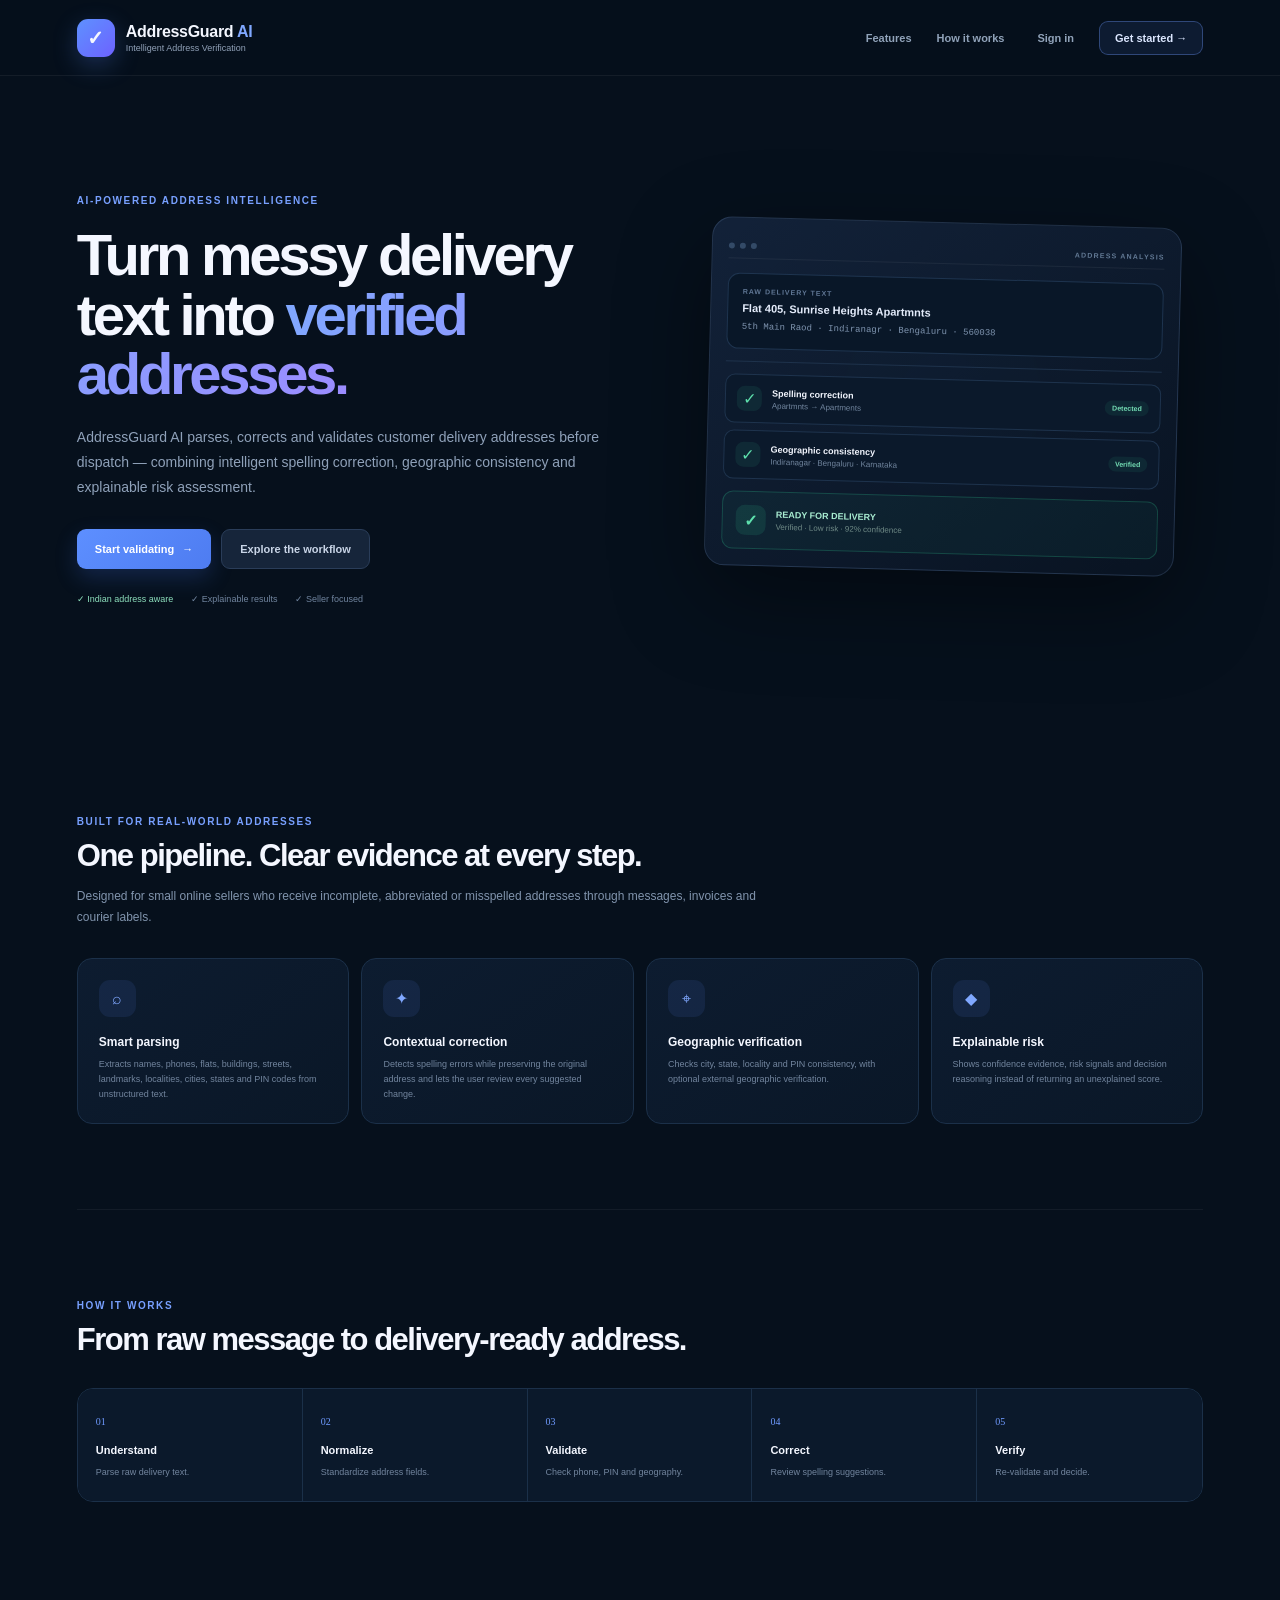
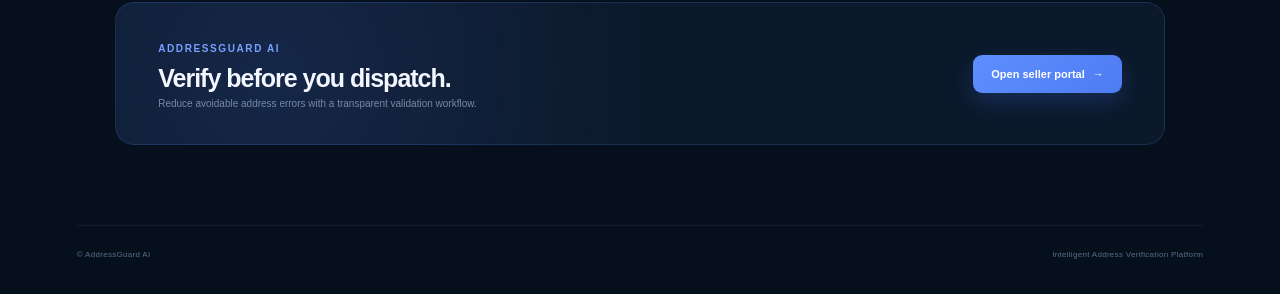
==== templates/index.html @ d63880d0 "Final working AddressGuard AI" ====
<!doctype html>
<html lang="en">
<head>
  <meta charset="utf-8">
  <meta name="viewport" content="width=device-width,initial-scale=1">
  <meta name="description" content="AddressGuard AI — intelligent address validation, correction and geographic verification.">
  <title>AddressGuard AI — Intelligent Address Verification</title>
  <link rel="stylesheet" href="/static/css/style.css">
</head>
<body class="landing-page">
<header class="landing-nav">
  <a class="brand-lockup brand-link" href="/">
    <div class="brand-logo">✓</div>
    <div><strong>AddressGuard <span>AI</span></strong><small>Intelligent Address Verification</small></div>
  </a>
  <nav>
    <a href="#features">Features</a>
    <a href="#workflow">How it works</a>
    <a href="/login" class="landing-login">Sign in</a>
    <a href="/login" class="landing-cta">Get started <span>→</span></a>
  </nav>
</header>

<main>
  <section class="landing-hero">
    <div class="hero-content">
      <span class="eyebrow">AI-POWERED ADDRESS INTELLIGENCE</span>
      <h1>Turn messy delivery text into <span>verified addresses.</span></h1>
      <p class="hero-lead">AddressGuard AI parses, corrects and validates customer delivery addresses before dispatch — combining intelligent spelling correction, geographic consistency and explainable risk assessment.</p>
      <div class="hero-actions">
        <a class="primary-btn hero-btn" href="/login">Start validating <span>→</span></a>
        <a class="secondary-btn hero-btn" href="#workflow">Explore the workflow</a>
      </div>
      <div class="trust-row">
        <span>✓ Indian address aware</span>
        <span>✓ Explainable results</span>
        <span>✓ Seller focused</span>
      </div>
    </div>
    <div class="hero-visual">
      <div class="glow-orb"></div>
      <div class="verification-window">
        <div class="window-bar"><span></span><span></span><span></span><b>ADDRESS ANALYSIS</b></div>
        <div class="mock-address"><small>RAW DELIVERY TEXT</small><strong>Flat 405, Sunrise Heights Apartmnts</strong><p>5th Main Raod · Indiranagr · Bengaluru · 560038</p></div>
        <div class="mock-line"></div>
        <div class="mock-check"><i>✓</i><div><b>Spelling correction</b><small>Apartmnts → Apartments</small></div><em>Detected</em></div>
        <div class="mock-check"><i>✓</i><div><b>Geographic consistency</b><small>Indiranagar · Bengaluru · Karnataka</small></div><em>Verified</em></div>
        <div class="mock-final"><div>✓</div><span><b>READY FOR DELIVERY</b><small>Verified · Low risk · 92% confidence</small></span></div>
      </div>
    </div>
  </section>

  <section id="features" class="landing-section">
    <div class="section-intro"><span class="eyebrow">BUILT FOR REAL-WORLD ADDRESSES</span><h2>One pipeline. Clear evidence at every step.</h2><p>Designed for small online sellers who receive incomplete, abbreviated or misspelled addresses through messages, invoices and courier labels.</p></div>
    <div class="feature-cards">
      <article><div class="landing-icon">⌕</div><h3>Smart parsing</h3><p>Extracts names, phones, flats, buildings, streets, landmarks, localities, cities, states and PIN codes from unstructured text.</p></article>
      <article><div class="landing-icon">✦</div><h3>Contextual correction</h3><p>Detects spelling errors while preserving the original address and lets the user review every suggested change.</p></article>
      <article><div class="landing-icon">⌖</div><h3>Geographic verification</h3><p>Checks city, state, locality and PIN consistency, with optional external geographic verification.</p></article>
      <article><div class="landing-icon">◆</div><h3>Explainable risk</h3><p>Shows confidence evidence, risk signals and decision reasoning instead of returning an unexplained score.</p></article>
    </div>
  </section>

  <section id="workflow" class="landing-section workflow-section">
    <div class="section-intro"><span class="eyebrow">HOW IT WORKS</span><h2>From raw message to delivery-ready address.</h2></div>
    <div class="workflow">
      <div><span>01</span><b>Understand</b><small>Parse raw delivery text.</small></div>
      <div><span>02</span><b>Normalize</b><small>Standardize address fields.</small></div>
      <div><span>03</span><b>Validate</b><small>Check phone, PIN and geography.</small></div>
      <div><span>04</span><b>Correct</b><small>Review spelling suggestions.</small></div>
      <div><span>05</span><b>Verify</b><small>Re-validate and decide.</small></div>
    </div>
  </section>

  <section class="landing-cta-panel">
    <div><span class="eyebrow">ADDRESSGUARD AI</span><h2>Verify before you dispatch.</h2><p>Reduce avoidable address errors with a transparent validation workflow.</p></div>
    <a class="primary-btn hero-btn" href="/login">Open seller portal <span>→</span></a>
  </section>
</main>
<footer class="landing-footer"><span>© AddressGuard AI</span><span>Intelligent Address Verification Platform</span></footer>
</body>
</html>
---- static/css/style.css ----
:root{
 --bg:#07101d;--bg2:#0b1526;--panel:#101d31;--panel2:#13233a;--line:#233650;
 --text:#f4f7ff;--muted:#91a1b8;--blue:#5b8cff;--blue2:#80a8ff;
 --green:#35d79a;--yellow:#f4c95d;--red:#f16b78;--purple:#8d79ff;
 --shadow:0 20px 55px rgba(0,0,0,.25);--radius:16px
}
*{box-sizing:border-box}
html{scroll-behavior:smooth}
body{margin:0;min-height:100vh;background:radial-gradient(circle at 15% 10%,rgba(46,91,190,.16),transparent 30%),linear-gradient(145deg,#06101d,#091525 55%,#07101d);color:var(--text);font-family:Inter,Segoe UI,Arial,sans-serif}
button,input,textarea{font:inherit}
button{cursor:pointer}
a{text-decoration:none;color:inherit}
.hidden{display:none!important}
.eyebrow{display:inline-block;font-size:10px;font-weight:800;letter-spacing:1.6px;text-transform:uppercase;color:#78a0ff}
.brand-lockup{display:flex;align-items:center;gap:11px}
.brand-logo{width:38px;height:38px;border-radius:11px;display:grid;place-items:center;background:linear-gradient(135deg,#5e91ff,#6d62ff);font-weight:900;font-size:20px;box-shadow:0 8px 25px rgba(91,140,255,.25)}
.brand-logo.small{width:34px;height:34px;font-size:17px}
.brand-lockup strong{font-size:16px;letter-spacing:-.3px}
.brand-lockup strong span{color:var(--blue2)}
.brand-lockup small{display:block;color:var(--muted);font-size:9px;margin-top:2px}

/* AUTH */
.auth-page{overflow:hidden}
.auth-shell{min-height:100vh;display:grid;grid-template-columns:56% 44%}
.auth-brand-panel{padding:38px 8vw 28px;display:flex;flex-direction:column;justify-content:space-between;border-right:1px solid rgba(255,255,255,.06);background:radial-gradient(circle at 25% 50%,rgba(42,82,178,.22),transparent 43%)}
.hero-copy{max-width:650px}
.hero-copy h1{font-size:50px;line-height:1.02;letter-spacing:-2.8px;margin:18px 0 22px}
.hero-copy h1 span{color:#6f9aff}
.hero-copy p{max-width:570px;color:#8fa1bd;font-size:14px;line-height:1.8;margin:0 0 30px}
.feature-list{display:grid;gap:13px}
.feature{display:flex;gap:13px;align-items:flex-start}
.feature>span{width:26px;height:26px;border:1px solid rgba(91,140,255,.3);border-radius:8px;display:grid;place-items:center;color:#78a0ff;background:rgba(31,60,125,.2);font-size:12px}
.feature b{display:block;font-size:12px;margin-bottom:4px}
.feature small{display:block;color:#788ba5;font-size:10px}
.brand-footer{color:#61728a;font-size:10px}
.auth-form-panel{display:grid;place-items:center;padding:35px}
.auth-card{width:min(420px,100%);padding:34px;border:1px solid rgba(145,170,210,.15);border-radius:18px;background:rgba(15,29,49,.88);box-shadow:var(--shadow)}
.auth-card h2{font-size:28px;margin:10px 0 7px;letter-spacing:-1px}
.auth-subtitle{color:var(--muted);font-size:12px;line-height:1.6;margin:0 0 22px}
.auth-tabs{display:grid;grid-template-columns:1fr 1fr;background:#091426;padding:4px;border-radius:10px;margin-bottom:23px}
.auth-tab{border:0;background:transparent;color:#8294ad;padding:10px;border-radius:7px;font-size:11px;font-weight:700}
.auth-tab.active{background:#243b69;color:#fff;box-shadow:0 4px 12px rgba(0,0,0,.2)}
.auth-form{display:grid;gap:15px}
.auth-form label{display:grid;gap:7px;color:#aebbd0;font-size:10px;font-weight:700}
.auth-form input{width:100%;border:1px solid #2a3c57;background:#182942;color:#fff;border-radius:8px;padding:12px 13px;outline:none}
.auth-form input:focus{border-color:#668fff;box-shadow:0 0 0 3px rgba(91,140,255,.12)}
.primary-btn,.secondary-btn{border:0;border-radius:9px;padding:12px 16px;font-size:11px;font-weight:800;transition:.18s}
.primary-btn{background:linear-gradient(135deg,#5d8fff,#4e7cf1);color:#fff;box-shadow:0 9px 22px rgba(66,112,230,.22)}
.primary-btn:hover{transform:translateY(-1px);filter:brightness(1.05)}
.secondary-btn{background:#16253a;color:#c9d5e7;border:1px solid #2a3d59}
.secondary-btn:hover{background:#1b2e49}
.auth-message{min-height:20px;color:#f07b84;font-size:11px;margin-top:12px}
.secure-note{margin-top:18px;color:#72859e;font-size:9px;display:flex;align-items:center;gap:7px}
.secure-note span{color:var(--green)}

/* DASHBOARD */
.dashboard-page{background:linear-gradient(180deg,#07111f,#091524)}
.topbar{height:68px;position:sticky;top:0;z-index:20;display:flex;justify-content:space-between;align-items:center;padding:0 4vw;border-bottom:1px solid rgba(255,255,255,.06);background:rgba(7,16,29,.92);backdrop-filter:blur(16px)}
.brand-link{cursor:pointer}
.topnav{display:flex;gap:5px}
.navlink{border:0;background:transparent;color:#91a1b8;padding:9px 12px;border-radius:8px;font-size:11px;font-weight:700}
.navlink:hover,.navlink.active{color:#fff;background:#152844}
.danger-link:hover{color:#ff9aa4}
.dash-main{width:min(1180px,92%);margin:0 auto;padding:38px 0 70px}
.dashboard-head{display:flex;justify-content:space-between;align-items:flex-end;gap:20px;margin-bottom:25px}
.dashboard-head h1{font-size:31px;margin:7px 0 5px;letter-spacing:-1.2px}
.dashboard-head p{color:var(--muted);font-size:12px;margin:0}
.online-pill{border:1px solid rgba(53,215,154,.18);background:rgba(53,215,154,.06);color:#8ce7c1;border-radius:30px;padding:8px 12px;font-size:10px;font-weight:700}
.online-pill span{display:inline-block;width:6px;height:6px;border-radius:50%;background:var(--green);margin-right:6px;box-shadow:0 0 10px var(--green)}
.stats-grid{display:grid;grid-template-columns:repeat(4,1fr);gap:12px;margin-bottom:15px}
.stat-box,.score-card{border:1px solid var(--line);background:linear-gradient(145deg,#102038,#0e1a2c);border-radius:14px;padding:18px;display:flex;justify-content:space-between;align-items:center}
.stat-box .num{display:block;font-size:23px;font-weight:800;letter-spacing:-1px}
.stat-box .lbl{display:block;color:var(--muted);font-size:9px;margin-top:4px}
.stat-icon,.score-icon{width:34px;height:34px;border-radius:10px;display:grid;place-items:center;background:#192c49;color:#82a7ff;font-weight:800}
.stat-icon.green,.score-icon.green{color:var(--green);background:rgba(53,215,154,.08)}
.stat-icon.yellow,.score-icon.yellow{color:var(--yellow);background:rgba(244,201,93,.08)}
.card{border:1px solid var(--line);background:linear-gradient(145deg,#101e32,#0e1a2b);border-radius:var(--radius);padding:21px;box-shadow:0 10px 35px rgba(0,0,0,.10);margin-bottom:15px}
.card-title-row{display:flex;gap:12px;align-items:flex-start;margin-bottom:17px}
.section-icon{width:34px;height:34px;flex:0 0 34px;display:grid;place-items:center;border-radius:10px;background:#182d4b;color:#7fa6ff;font-weight:800}
.section-icon.purple{color:#a18eff;background:rgba(141,121,255,.10)}
.section-icon.gold{color:var(--yellow);background:rgba(244,201,93,.09)}
.section-icon.green{color:var(--green);background:rgba(53,215,154,.08)}
.card h2{font-size:14px;margin:2px 0 4px}
.card-title-row p{color:var(--muted);font-size:10px;margin:0;line-height:1.5}
.address-input{width:100%;min-height:165px;resize:vertical;border:1px solid #263b59;background:#081526;color:#eaf1ff;border-radius:11px;padding:15px;font:12px/1.65 Consolas,monospace;outline:none}
.address-input:focus{border-color:#557ed3;box-shadow:0 0 0 3px rgba(91,140,255,.08)}
.input-actions{display:flex;align-items:center;gap:9px;margin-top:12px;flex-wrap:wrap}
.input-hint{color:#61748d;font-size:9px;margin-left:auto}
.section-heading{display:flex;align-items:end;justify-content:space-between;margin:28px 0 13px}
.section-heading h2{font-size:19px;margin:5px 0 0}
.result-id{font:10px Consolas,monospace;color:#63758e}
.score-grid{display:grid;grid-template-columns:repeat(3,1fr);gap:12px;margin-bottom:12px}
.score-card{justify-content:flex-start;gap:12px}
.score-card small{display:block;color:var(--muted);font-size:9px;margin-bottom:4px}
.score-card strong{font-size:20px}
.badge{font-size:10px!important;letter-spacing:.2px}
.good,.check-good{color:var(--green)!important}
.warning,.check-warn{color:var(--yellow)!important}
.danger,.check-bad{color:var(--red)!important}
.neutral{color:#aebbd0!important}
.quick-grid{display:grid;grid-template-columns:repeat(5,1fr);gap:8px;margin-bottom:15px}
.quick-check{border:1px solid #20334e;background:#0d1a2c;border-radius:10px;padding:11px}
.q-top{font-size:10px;font-weight:700;display:flex;align-items:center;gap:7px}
.q-dot{width:7px;height:7px;border-radius:50%;background:var(--green)}
.q-dot.warn{background:var(--yellow)}.q-dot.bad{background:var(--red)}
.quick-check small{display:block;margin:7px 0 0 14px;font-size:9px}
.two-col{display:grid;grid-template-columns:1fr 1fr;gap:15px}
.parsed-grid{display:grid;grid-template-columns:1fr 1fr;gap:8px}
.field-card{padding:10px;border:1px solid #1f324b;background:#0c192a;border-radius:9px}
.field-card span{display:block;color:#73869f;font-size:8px;text-transform:uppercase;letter-spacing:.6px;margin-bottom:4px}
.field-card strong{display:block;font-size:10px;line-height:1.4;word-break:break-word}
.field-card.full{grid-column:1/-1}
.details-list{display:grid;gap:7px}
.detail-row{display:flex;justify-content:space-between;gap:10px;padding:9px 10px;background:#0c192a;border:1px solid #1f324b;border-radius:8px}
.detail-name{font-size:10px;color:#aebbd0}.detail-value{font-size:9px;font-weight:800}
.geo-box{margin-top:10px;padding:10px;border-radius:8px;background:#0d1a2b;border:1px solid #243751;color:#8799b0;font-size:9px;line-height:1.6}
.pipeline-grid{display:grid;grid-template-columns:repeat(2,1fr);gap:8px}
.pipeline-stage{padding:11px;border:1px solid #1f324b;background:#0c192a;border-radius:9px}
.pipeline-top{display:flex;justify-content:space-between;gap:10px;align-items:center}
.pipeline-top strong{font-size:9px}.pipeline-stage p{font-size:9px;color:#72859d;line-height:1.5;margin:7px 0 0}
.stage-status{font-size:8px;font-weight:800;padding:4px 6px;border-radius:5px}
.stage-completed{color:var(--green);background:rgba(53,215,154,.08)}.stage-failed{color:var(--red);background:rgba(241,107,120,.08)}.stage-warning{color:var(--yellow);background:rgba(244,201,93,.08)}
.summary-row{display:flex;gap:7px;flex-wrap:wrap;margin:-4px 0 13px}
.summary-chip{font-size:9px;padding:6px 8px;border-radius:20px;background:#182941;color:#9eb0c8}
.corrections-list{display:grid;gap:9px}
.correction-card{border:1px solid #263a57;background:#0b1829;border-radius:11px;padding:13px}
.correction-card.selected-accept{border-color:rgba(53,215,154,.4);background:rgba(53,215,154,.04)}
.correction-card.selected-reject{border-color:rgba(241,107,120,.35);background:rgba(241,107,120,.035)}
.correction-top{display:flex;justify-content:space-between}.correction-field{font-size:10px;text-transform:capitalize}.correction-confidence{font-size:8px;color:#7d91aa}
.correction-values{display:grid;grid-template-columns:1fr 28px 1fr;gap:8px;align-items:center;margin:10px 0}
.correction-value{padding:9px;border-radius:8px;background:#101f33}.correction-value span{display:block;color:#6f839d;font-size:8px;margin-bottom:4px}.correction-value strong{font-size:10px;word-break:break-word}
.correction-value.suggested{border:1px solid rgba(91,140,255,.25)}.arrow{text-align:center;color:#759cff}
.correction-reason{color:#74879f;font-size:9px;line-height:1.5}.correction-actions{display:flex;gap:6px;margin-top:10px}.correction-actions button{padding:7px 9px}
.decision-toolbar{display:flex;gap:8px;justify-content:flex-end;margin-top:14px;flex-wrap:wrap}
.explain-grid{display:grid;gap:9px}
.explain-card{border:1px solid #1f324b;background:#0b1829;border-radius:9px;padding:11px}
.explain-title{font-size:10px;font-weight:800;margin-bottom:7px}.explain-icon{color:#7fa6ff;margin-right:5px}
.explain-list{display:grid;gap:5px}.explain-line{font-size:9px;line-height:1.5;color:#aab8cb}.explain-line:before{content:"•";margin-right:7px;color:#5f8fff}.explain-line.bad{color:#e8a0a6}.explain-line.good{color:#9be6c6}
.geo-pill-row{display:flex;gap:5px;flex-wrap:wrap}.geo-pill{font-size:8px;padding:5px 7px;border-radius:20px;background:#18283e;color:#9eb0c7}.geo-pill.good{background:rgba(53,215,154,.08)}.geo-pill.bad{background:rgba(241,107,120,.08)}
.report-grid{display:grid;grid-template-columns:1fr 1fr;gap:8px}.report-link{padding:12px;background:#0c192a;border:1px solid #1f324b;border-radius:9px;font-size:10px;color:#b8c7da}.report-link:hover{border-color:#557ed3;color:#fff}.report-link span{margin-right:7px;color:#7fa6ff}
.final-card{position:relative;overflow:hidden;border:1px solid rgba(53,215,154,.28);background:linear-gradient(145deg,rgba(17,54,53,.55),#0d1e2c);border-radius:18px;padding:24px;margin:15px 0;box-shadow:0 15px 40px rgba(0,0,0,.18)}
.final-ribbon{position:absolute;right:18px;top:18px;color:#7de5bc;background:rgba(53,215,154,.09);border:1px solid rgba(53,215,154,.16);border-radius:20px;padding:6px 9px;font-size:8px;font-weight:800}
.final-title{display:flex;gap:13px;align-items:center;margin-bottom:20px}.final-icon{width:42px;height:42px;border-radius:13px;display:grid;place-items:center;background:rgba(53,215,154,.12);color:var(--green);font-size:20px}
.final-title h2{margin:5px 0 4px;font-size:18px}.final-title p{color:#7e92aa;font-size:9px;margin:0}
.final-address-grid{display:grid;grid-template-columns:1fr 1fr;gap:12px}.final-address-grid>div{background:#091727;border:1px solid #1d3a4a;border-radius:10px;padding:13px}.final-address-grid label{display:block;text-transform:uppercase;letter-spacing:.7px;color:#70849b;font-size:8px;margin-bottom:8px}.final-address-value{font-size:10px;line-height:1.7;color:#c6d2e2}.final-address-value.verified{color:#bff1dc}.final-status{margin-top:12px;padding:9px;border-radius:8px;background:rgba(53,215,154,.06);color:#89dfbd;font-size:9px}.final-status.review{color:#f0cb75;background:rgba(244,201,93,.06)}
.history-item{display:flex;justify-content:space-between;gap:20px;padding:13px 0;border-bottom:1px solid #1c2c43}.history-item:last-child{border-bottom:0}.history-item strong{display:block;font:10px Consolas;color:#88a9e8}.h-addr{display:block;color:#8b9db4;font-size:9px;margin-top:5px}.history-right{text-align:right;color:#b9c7da;font-size:10px}.evaluation-card{margin-top:15px}.loading-state,.eval-empty{padding:20px;color:#71849d;font-size:10px}.eval-metrics{display:grid;grid-template-columns:repeat(7,1fr);gap:7px}.eval-metric{background:#0c192a;border:1px solid #1f324b;border-radius:9px;padding:10px;text-align:center}.eval-metric strong{display:block;font-size:13px}.eval-metric small{display:block;color:#72859d;font-size:8px;margin-top:4px}.eval-grid{display:grid;grid-template-columns:1.3fr 1fr;gap:12px;margin-top:12px}.eval-panel{background:#0c192a;border:1px solid #1f324b;border-radius:10px;padding:12px}.eval-panel h3{font-size:10px;margin:0 0 10px}.data-table{width:100%;border-collapse:collapse;font-size:8px}.data-table th,.data-table td{border-bottom:1px solid #20324b;padding:7px;text-align:left}.baseline-row{display:flex;justify-content:space-between;padding:9px 0;border-bottom:1px solid #1f3048;font-size:9px;color:#8ea0b7}.baseline-row strong{color:#dbe5f5}.eval-note{display:block;color:#667b94;font-size:8px;line-height:1.5;margin-top:9px}

@media(max-width:900px){
 .auth-shell{grid-template-columns:1fr}.auth-brand-panel{display:none}.auth-form-panel{min-height:100vh}
 .two-col,.final-address-grid,.eval-grid{grid-template-columns:1fr}.stats-grid{grid-template-columns:1fr 1fr}.quick-grid{grid-template-columns:1fr 1fr}.pipeline-grid{grid-template-columns:1fr}.eval-metrics{grid-template-columns:repeat(3,1fr)}
}
@media(max-width:620px){
 .topbar{padding:0 15px}.topnav{gap:0}.navlink{padding:8px}.dash-main{width:94%;padding-top:25px}.dashboard-head{align-items:flex-start;flex-direction:column}.stats-grid,.score-grid{grid-template-columns:1fr}.parsed-grid{grid-template-columns:1fr}.field-card.full{grid-column:auto}.correction-values{grid-template-columns:1fr}.arrow{display:none}.auth-card{padding:25px}.hero-copy h1{font-size:40px}
}


/* =========================
   PROFESSIONAL LANDING PAGE
========================= */
.landing-page{background:#06101c;overflow-x:hidden}
.landing-nav{height:76px;display:flex;align-items:center;justify-content:space-between;padding:0 6vw;border-bottom:1px solid rgba(255,255,255,.06);background:rgba(6,16,28,.78);backdrop-filter:blur(18px);position:sticky;top:0;z-index:50}
.landing-nav nav{display:flex;align-items:center;gap:25px}
.landing-nav nav>a{font-size:11px;color:#91a3ba;font-weight:700;transition:.2s}
.landing-nav nav>a:hover{color:#fff}
.landing-login{margin-left:8px}
.landing-cta{padding:10px 15px;border:1px solid rgba(111,154,255,.35);background:rgba(91,140,255,.10);border-radius:9px;color:#dce7ff!important}
.landing-hero{width:min(1180px,88%);min-height:650px;margin:0 auto;display:grid;grid-template-columns:1.03fr .97fr;align-items:center;gap:55px;padding:72px 0 80px;position:relative}
.hero-content{position:relative;z-index:2}
.hero-content h1{font-size:58px;line-height:1.02;letter-spacing:-3.3px;max-width:690px;margin:17px 0 22px}
.hero-content h1 span{background:linear-gradient(100deg,#80a8ff,#9b8cff);-webkit-background-clip:text;background-clip:text;color:transparent}
.hero-lead{max-width:620px;color:#8fa1b9;font-size:14px;line-height:1.8}
.hero-actions{display:flex;gap:10px;margin-top:28px;flex-wrap:wrap}
.hero-btn{display:inline-flex;align-items:center;gap:8px;padding:13px 18px!important}
.trust-row{display:flex;gap:18px;flex-wrap:wrap;margin-top:25px;color:#71859f;font-size:9px}
.trust-row span:first-child{color:#8ddfbd}
.hero-visual{position:relative;min-height:440px;display:grid;place-items:center}
.glow-orb{position:absolute;width:360px;height:360px;border-radius:50%;background:radial-gradient(circle,rgba(83,118,255,.27),rgba(83,118,255,.05) 45%,transparent 70%);filter:blur(4px)}
.verification-window{width:min(470px,100%);position:relative;z-index:2;border:1px solid rgba(134,164,215,.18);border-radius:20px;background:linear-gradient(145deg,rgba(19,35,58,.96),rgba(9,20,34,.96));box-shadow:0 30px 90px rgba(0,0,0,.4);padding:16px;transform:rotate(1.5deg)}
.window-bar{height:25px;display:flex;align-items:center;gap:5px;border-bottom:1px solid rgba(255,255,255,.06);margin-bottom:14px}
.window-bar>span{width:6px;height:6px;border-radius:50%;background:#334a67}
.window-bar b{font-size:7px;letter-spacing:1.2px;color:#627994;margin-left:auto}
.mock-address{padding:14px;border-radius:12px;background:#091728;border:1px solid #1e344f}
.mock-address small{display:block;color:#607795;font-size:7px;letter-spacing:1px;font-weight:800;margin-bottom:7px}
.mock-address strong{display:block;font-size:11px;color:#e4ecfb}
.mock-address p{font:9px/1.6 Consolas,monospace;color:#7f94af;margin:6px 0 0}
.mock-line{height:1px;background:#1e324b;margin:12px 0}
.mock-check{display:flex;align-items:center;gap:10px;padding:11px;border:1px solid #1e334d;background:#0b192b;border-radius:10px;margin-top:7px}
.mock-check i{width:25px;height:25px;border-radius:8px;display:grid;place-items:center;background:rgba(53,215,154,.09);color:#5ee1ad;font-style:normal}
.mock-check div{flex:1}.mock-check b{display:block;font-size:9px}.mock-check small{color:#71859e;font-size:8px;display:block;margin-top:3px}
.mock-check em{font-style:normal;color:#75dfb6;background:rgba(53,215,154,.08);border-radius:12px;padding:4px 7px;font-size:7px;font-weight:800}
.mock-final{display:flex;align-items:center;gap:10px;margin-top:12px;padding:13px;border:1px solid rgba(53,215,154,.22);background:rgba(53,215,154,.05);border-radius:11px}
.mock-final>div{width:30px;height:30px;border-radius:9px;display:grid;place-items:center;background:rgba(53,215,154,.12);color:#5ee1ad;font-weight:900}
.mock-final b{font-size:9px;color:#a9edd2;display:block}.mock-final small{display:block;color:#708b87;font-size:8px;margin-top:3px}
.landing-section{width:min(1180px,88%);margin:0 auto;padding:85px 0}
.section-intro{max-width:680px;margin-bottom:30px}.section-intro h2{font-size:31px;letter-spacing:-1.5px;margin:9px 0}.section-intro p{color:#8194ad;font-size:12px;line-height:1.75}
.feature-cards{display:grid;grid-template-columns:repeat(4,1fr);gap:12px}
.feature-cards article{padding:21px;border:1px solid #1b3049;background:linear-gradient(145deg,#0d1c30,#0a1727);border-radius:15px;transition:.2s}
.feature-cards article:hover{transform:translateY(-3px);border-color:#2d4d76}
.landing-icon{width:37px;height:37px;display:grid;place-items:center;border-radius:11px;background:rgba(91,140,255,.10);color:#80a8ff;font-size:16px;margin-bottom:18px}
.feature-cards h3{font-size:12px;margin:0 0 8px}.feature-cards p{color:#72859e;font-size:9px;line-height:1.65;margin:0}
.workflow-section{border-top:1px solid rgba(255,255,255,.05)}
.workflow{display:grid;grid-template-columns:repeat(5,1fr);border:1px solid #1b3049;border-radius:16px;overflow:hidden}
.workflow>div{padding:22px 18px;background:#0b192b;border-right:1px solid #1b3049}.workflow>div:last-child{border-right:0}
.workflow span{color:#6f9aff;font:10px Consolas}.workflow b{display:block;font-size:11px;margin:15px 0 5px}.workflow small{color:#72859e;font-size:9px;line-height:1.5}
.landing-cta-panel{width:min(1080px,82%);margin:15px auto 80px;padding:35px 42px;display:flex;align-items:center;justify-content:space-between;gap:20px;border:1px solid rgba(91,140,255,.18);border-radius:19px;background:radial-gradient(circle at 15% 50%,rgba(76,112,220,.16),transparent 42%),#0b192b}
.landing-cta-panel h2{font-size:25px;margin:8px 0 5px;letter-spacing:-1px}.landing-cta-panel p{color:#758aa3;font-size:10px;margin:0}
.landing-footer{width:min(1180px,88%);margin:0 auto;padding:24px 0 35px;border-top:1px solid rgba(255,255,255,.05);display:flex;justify-content:space-between;color:#596e88;font-size:8px;letter-spacing:.3px}

/* Logged-in identity / profile */
.profile-wrap{position:relative}
.profile-btn{display:flex;align-items:center;gap:8px;border:1px solid #223854;background:#0d1b2d;color:#fff;border-radius:11px;padding:6px 9px 6px 6px;min-width:150px;text-align:left}
.profile-btn:hover,.profile-btn[aria-expanded="true"]{border-color:#3b5f8e;background:#12243b}
.user-avatar{width:29px;height:29px;border-radius:9px;display:grid;place-items:center;background:linear-gradient(135deg,#5d8fff,#7566ef);color:#fff;font-size:10px;font-weight:900;box-shadow:0 5px 16px rgba(77,112,230,.22)}
.user-avatar.large{width:38px;height:38px;border-radius:11px;font-size:13px}
.profile-copy{min-width:0;flex:1}.profile-copy small{display:block;color:#657a95;font-size:7px;margin-bottom:2px}.profile-copy strong{display:block;font-size:9px;white-space:nowrap;overflow:hidden;text-overflow:ellipsis;max-width:100px}
.profile-chevron{color:#71859e;font-size:12px}
.profile-menu{position:absolute;right:0;top:calc(100% + 10px);width:245px;padding:12px;border:1px solid #243b58;background:#0d1b2d;border-radius:14px;box-shadow:0 25px 55px rgba(0,0,0,.35);z-index:100}
.profile-menu-head{display:flex;gap:10px;align-items:center;padding:6px 4px 13px;border-bottom:1px solid #1c3048}
.profile-menu-head strong{display:block;font-size:10px}.profile-menu-head small{display:block;color:#71859e;font-size:8px;margin-top:3px;max-width:170px;overflow:hidden;text-overflow:ellipsis}
.profile-stat{display:flex;justify-content:space-between;padding:11px 4px;color:#70849d;font-size:8px}.profile-stat b{color:#78dcae}
.profile-logout{width:100%;border:1px solid rgba(241,107,120,.2);background:rgba(241,107,120,.05);color:#f29aa2;border-radius:8px;padding:9px;font-size:9px;font-weight:800}
.profile-logout:hover{background:rgba(241,107,120,.10)}
.dashboard-head h1 span{color:#7fa5ff}
.card,.stat-box,.score-card{transition:border-color .2s,transform .2s}
.card:hover{border-color:#2b4565}
.input-card{background:radial-gradient(circle at 100% 0,rgba(82,120,220,.08),transparent 35%),linear-gradient(145deg,#101f34,#0e1a2b)}
.final-card{box-shadow:0 20px 60px rgba(26,185,125,.08)}

@media(max-width:1050px){
 .landing-hero{grid-template-columns:1fr;gap:15px}.hero-content{padding-top:25px}.hero-visual{min-height:390px}.feature-cards{grid-template-columns:1fr 1fr}.workflow{grid-template-columns:1fr 1fr}.workflow>div:nth-child(2){border-right:0}.workflow>div{border-bottom:1px solid #1b3049}.workflow>div:last-child{border-bottom:0}
}
@media(max-width:760px){
 .landing-nav{padding:0 20px}.landing-nav nav>a:not(.landing-login):not(.landing-cta){display:none}.landing-hero,.landing-section{width:92%}.hero-content h1{font-size:43px}.landing-cta-panel{width:92%;padding:28px;flex-direction:column;align-items:flex-start}.landing-footer{width:92%;gap:10px;flex-direction:column}
 .profile-btn{min-width:auto}.profile-copy,.profile-chevron{display:none}.topnav{align-items:center}.navlink{font-size:9px}
}


.delivery-location-card{display:grid;grid-template-columns:1fr 190px;gap:22px;align-items:center;margin-top:18px;padding:20px;border:1px solid rgba(53,215,154,.22);border-radius:16px;background:rgba(8,24,34,.58)}
.delivery-copy h3{margin:5px 0 6px;font-size:18px}.delivery-copy p{margin:0 0 12px;color:#9fb0c6;font-size:11px;line-height:1.6}.delivery-status{font-size:10px;color:#9fb0c6;margin-bottom:12px}.delivery-map-btn{display:inline-flex;text-decoration:none;align-items:center;justify-content:center;width:max-content}.delivery-qr-wrap{display:flex;align-items:center;justify-content:center;min-height:170px}.delivery-qr{width:170px;height:170px;background:#fff;padding:8px;border-radius:12px;object-fit:contain}.qr-placeholder{font-size:10px;color:#8090a5;text-align:center}.hidden{display:none!important}
@media(max-width:760px){.delivery-location-card{grid-template-columns:1fr}.delivery-qr-wrap{justify-content:flex-start}}
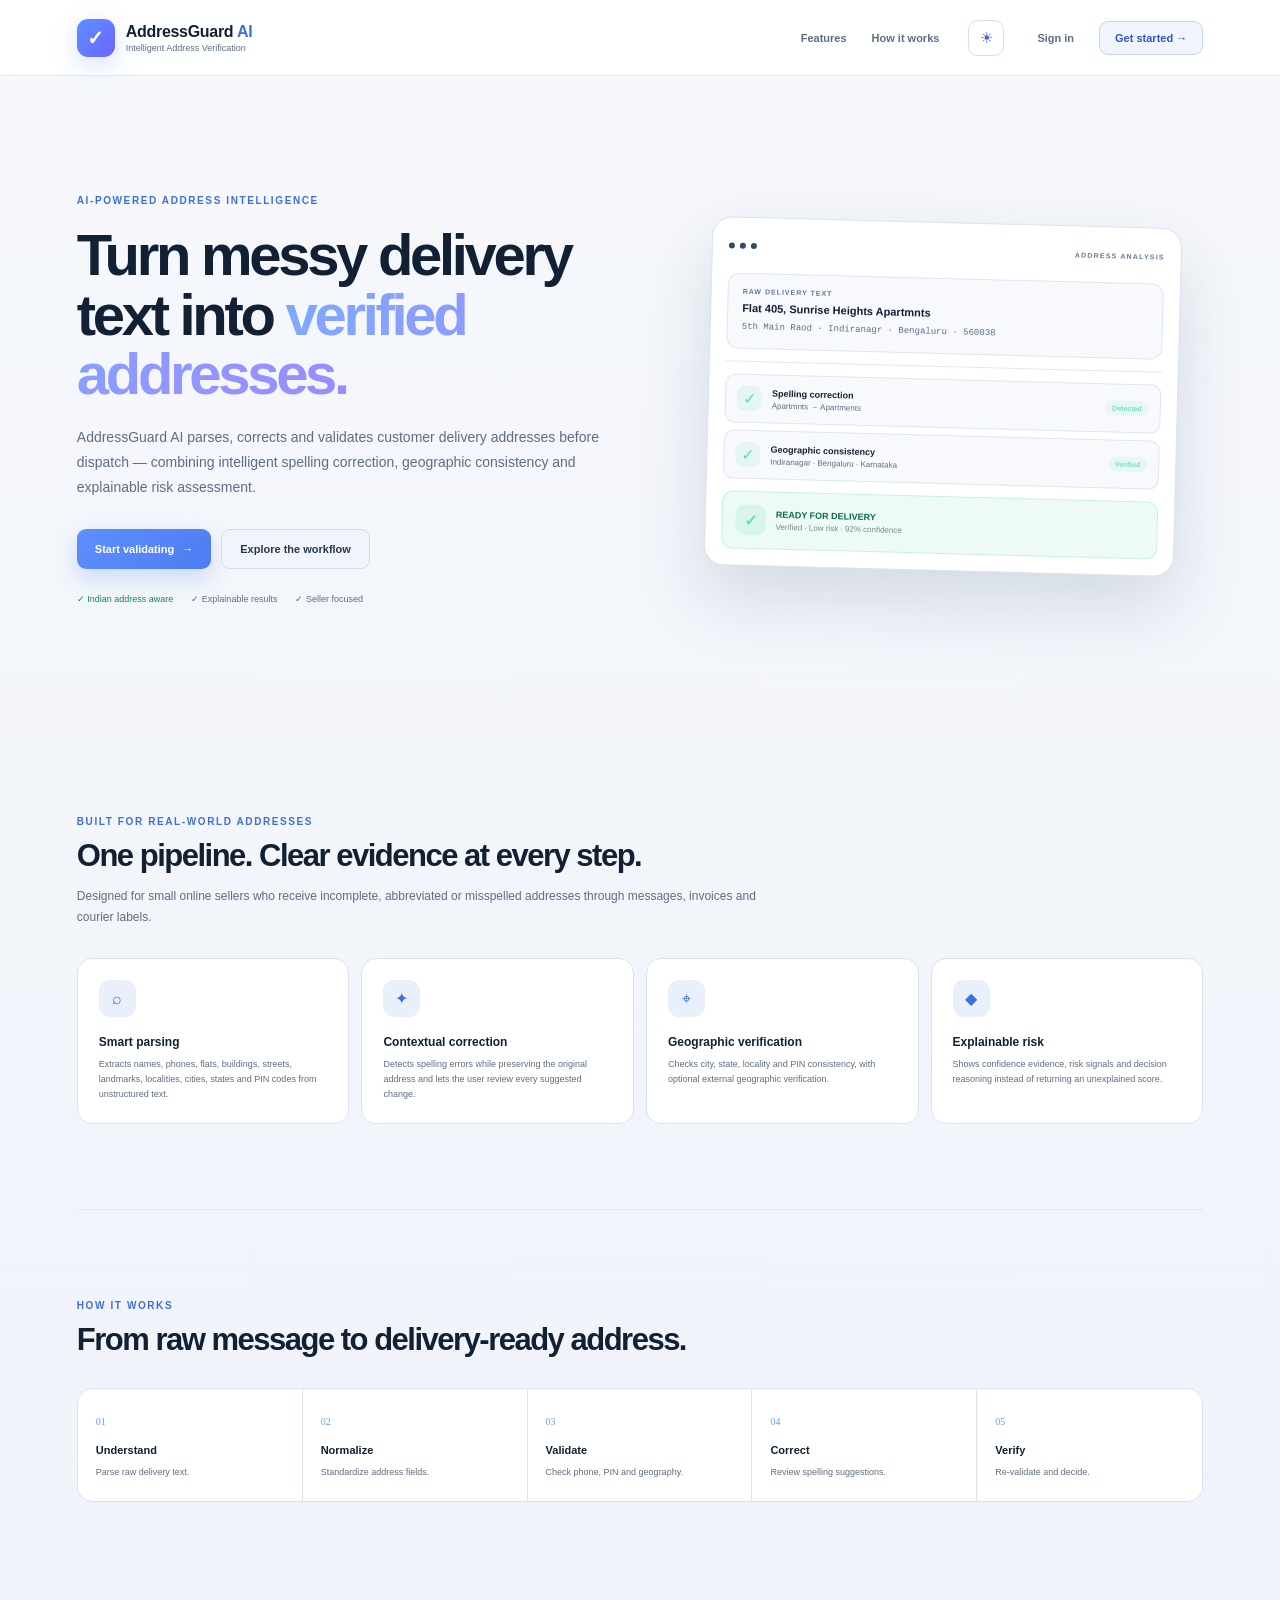
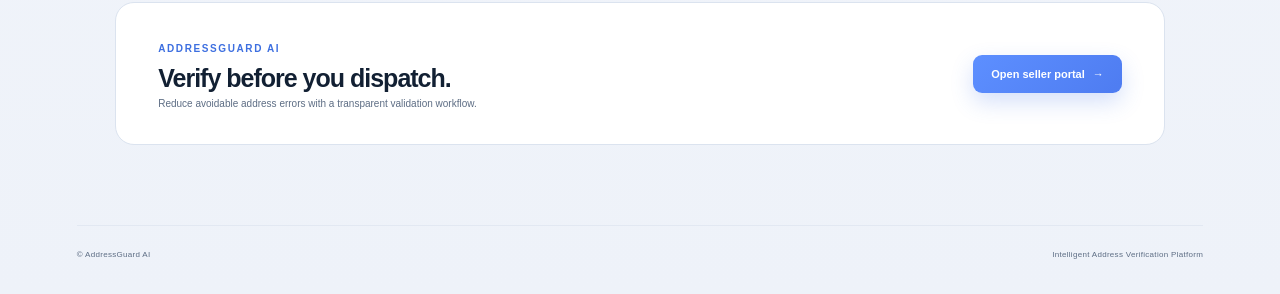
==== commit a8c54629: "PostgreSQL-only, PIN checks, near-miss PIN detection, messy-address evaluation, rate limiting, Verce" ====
--- a/templates/index.html
+++ b/templates/index.html
@@ -5,6 +5,7 @@
   <meta name="viewport" content="width=device-width,initial-scale=1">
   <meta name="description" content="AddressGuard AI — intelligent address validation, correction and geographic verification.">
   <title>AddressGuard AI — Intelligent Address Verification</title>
+  <script>try{document.documentElement.dataset.theme=localStorage.getItem("ag-theme")||(matchMedia("(prefers-color-scheme: light)").matches?"light":"dark")}catch(e){document.documentElement.dataset.theme="dark"}</script>
   <link rel="stylesheet" href="/static/css/style.css">
 </head>
 <body class="landing-page">
@@ -16,6 +17,7 @@
   <nav>
     <a href="#features">Features</a>
     <a href="#workflow">How it works</a>
+    <button id="themeToggle" class="theme-toggle" type="button" aria-label="Switch theme">☀</button>
     <a href="/login" class="landing-login">Sign in</a>
     <a href="/login" class="landing-cta">Get started <span>→</span></a>
   </nav>
--- a/static/css/style.css
+++ b/static/css/style.css
@@ -239,3 +239,154 @@
 .delivery-location-card{display:grid;grid-template-columns:1fr 190px;gap:22px;align-items:center;margin-top:18px;padding:20px;border:1px solid rgba(53,215,154,.22);border-radius:16px;background:rgba(8,24,34,.58)}
 .delivery-copy h3{margin:5px 0 6px;font-size:18px}.delivery-copy p{margin:0 0 12px;color:#9fb0c6;font-size:11px;line-height:1.6}.delivery-status{font-size:10px;color:#9fb0c6;margin-bottom:12px}.delivery-map-btn{display:inline-flex;text-decoration:none;align-items:center;justify-content:center;width:max-content}.delivery-qr-wrap{display:flex;align-items:center;justify-content:center;min-height:170px}.delivery-qr{width:170px;height:170px;background:#fff;padding:8px;border-radius:12px;object-fit:contain}.qr-placeholder{font-size:10px;color:#8090a5;text-align:center}.hidden{display:none!important}
 @media(max-width:760px){.delivery-location-card{grid-template-columns:1fr}.delivery-qr-wrap{justify-content:flex-start}}
+
+/* =========================
+   DECISION LABELS, MESSAGES, CORRECTIONS
+========================= */
+:root{--orange:#ff9f5a}
+html[data-theme="light"]{--orange:#c25e12}
+.alert{color:var(--orange)!important}
+.stats-grid{grid-template-columns:repeat(auto-fit,minmax(165px,1fr))}
+.stat-icon.orange{color:var(--orange);background:rgba(255,159,90,.10)}
+.stat-icon.red{color:var(--red);background:rgba(241,107,120,.09)}
+.stat-icon.blue{color:#82a7ff}
+.input-message{margin-top:12px;padding:10px 12px;border-radius:9px;font-size:11px;line-height:1.5;border:1px solid}
+.input-message.input{color:#f3b25f;background:rgba(244,201,93,.07);border-color:rgba(244,201,93,.25)}
+.input-message.technical{color:#f29aa2;background:rgba(241,107,120,.07);border-color:rgba(241,107,120,.28)}
+.input-message.info{color:#9ab8ff;background:rgba(91,140,255,.07);border-color:rgba(91,140,255,.25)}
+.submitted-card{display:grid;grid-template-columns:1.4fr 1fr;gap:12px;margin-bottom:12px;padding:14px;border:1px solid var(--line);border-radius:14px;background:linear-gradient(145deg,#102038,#0e1a2c)}
+.submitted-card label{display:block;color:var(--muted);font-size:8px;text-transform:uppercase;letter-spacing:.7px;margin-bottom:6px}
+.submitted-address{font:11px/1.6 Consolas,monospace;color:#d6e0ef;white-space:pre-wrap;word-break:break-word}
+.decision-meaning{font-size:11px;line-height:1.6;color:#b9c7da}
+.correction-input{width:100%;margin-top:2px;border:1px solid #2a3d59;background:#0b1829;color:var(--text);border-radius:7px;padding:7px 8px;font-size:11px;font-weight:700;outline:none}
+.correction-input:focus{border-color:#557ed3;box-shadow:0 0 0 3px rgba(91,140,255,.12)}
+label.correction-value{display:block;cursor:text}
+.explain-line.info{color:#9fb0c6}
+@media(max-width:760px){.submitted-card{grid-template-columns:1fr}}
+[data-theme="light"] .submitted-card{background:#fff;box-shadow:0 6px 22px rgba(30,52,90,.06)}
+[data-theme="light"] .submitted-address{color:#24364f}
+[data-theme="light"] .decision-meaning{color:#3b4d66}
+[data-theme="light"] .correction-input{background:#fff;border-color:#cfd9e8;color:#122033}
+[data-theme="light"] .explain-line.info{color:#4f6078}
+[data-theme="light"] .input-message.input{color:#8a5a00;background:#fff8e6;border-color:#f1d9a0}
+[data-theme="light"] .input-message.technical{color:#b8323f;background:#fff0f1;border-color:#f3c2c7}
+[data-theme="light"] .input-message.info{color:#2f57c2;background:#eef3ff;border-color:#c9d7fb}
+
+/* =========================
+   THEME TOGGLE
+========================= */
+.theme-toggle{width:36px;height:36px;flex:0 0 36px;display:grid;place-items:center;border:1px solid #223854;background:#0d1b2d;color:#f4c95d;border-radius:10px;font-size:15px;line-height:1;transition:.18s}
+.theme-toggle:hover{border-color:#3b5f8e;transform:translateY(-1px)}
+.theme-toggle.floating{position:fixed;top:18px;right:18px;z-index:60}
+.topnav{align-items:center}
+.landing-nav .theme-toggle{margin-left:4px}
+
+/* =========================
+   HISTORY PAGE
+========================= */
+.dashboard-head .primary-btn{display:inline-flex;align-items:center;white-space:nowrap}
+.history-toolbar{display:flex;gap:10px;align-items:center;flex-wrap:wrap;margin-bottom:14px}
+.history-search,.history-filter{border:1px solid #263b59;background:#081526;color:var(--text);border-radius:9px;padding:10px 12px;font-size:11px;outline:none}
+.history-search{flex:1 1 260px;min-width:0}
+.history-search:focus,.history-filter:focus{border-color:#557ed3;box-shadow:0 0 0 3px rgba(91,140,255,.10)}
+.history-count{margin-left:auto;color:var(--muted);font-size:10px}
+.table-wrap{overflow-x:auto;border:1px solid var(--line);border-radius:12px}
+.history-table{width:100%;border-collapse:collapse;font-size:11px;min-width:860px}
+.history-table th{position:sticky;top:0;text-align:left;padding:11px 12px;background:#0c192a;color:var(--muted);font-size:9px;font-weight:800;letter-spacing:.7px;text-transform:uppercase;border-bottom:1px solid var(--line);white-space:nowrap}
+.history-table td{padding:11px 12px;border-bottom:1px solid #1c2c43;vertical-align:middle;color:#c9d5e7}
+.history-table tbody tr:last-child td{border-bottom:0}
+.history-table tbody tr:hover td{background:rgba(91,140,255,.05)}
+.cell-num{color:var(--muted)!important;width:36px}
+.cell-nowrap{white-space:nowrap}
+.cell-address{max-width:380px}
+.h-addr-text{display:block;line-height:1.5;word-break:break-word}
+.h-id{display:block;margin-top:3px;font:9px Consolas,monospace;color:#6f86a6}
+.history-table .badge{display:inline-block;font-weight:800;white-space:nowrap}
+.cell-actions{white-space:nowrap}
+.table-btn{display:inline-block;padding:6px 10px;margin-right:5px;border:1px solid #2a3d59;background:#16253a;color:#c9d5e7;border-radius:7px;font-size:10px;font-weight:700}
+.table-btn:hover{border-color:#557ed3;color:#fff}
+.table-empty{text-align:center;padding:30px!important;color:var(--muted)!important}
+@media(max-width:620px){.history-count{margin-left:0;width:100%}.dashboard-head .primary-btn{align-self:flex-start}}
+
+/* =========================
+   LIGHT THEME
+========================= */
+html[data-theme="light"]{
+ --bg:#f3f6fb;--bg2:#ffffff;--panel:#ffffff;--panel2:#f6f8fc;--line:#dbe3ef;
+ --text:#122033;--muted:#5d6d84;--blue:#3d6fe0;--blue2:#3d6fe0;
+ --green:#0f9d6a;--yellow:#a87a06;--red:#d23f50;--purple:#6a55e0;
+ --shadow:0 18px 45px rgba(30,52,90,.10);color-scheme:light
+}
+html[data-theme="dark"]{color-scheme:dark}
+[data-theme="light"] body,[data-theme="light"] .dashboard-page,[data-theme="light"] .landing-page{background:linear-gradient(180deg,#f6f8fc,#eef2f9);color:var(--text)}
+[data-theme="light"] .eyebrow{color:#3d6fe0}
+[data-theme="light"] .brand-logo{color:#fff}
+[data-theme="light"] .hero-copy h1 span{color:#3d6fe0}
+[data-theme="light"] .topbar,[data-theme="light"] .landing-nav{background:rgba(255,255,255,.9);border-bottom-color:#e2e8f2}
+[data-theme="light"] .navlink{color:#5d6d84}
+[data-theme="light"] .navlink:hover,[data-theme="light"] .navlink.active{color:#122033;background:#e8eefa}
+[data-theme="light"] .danger-link:hover{color:#d23f50}
+[data-theme="light"] .theme-toggle{background:#fff;border-color:#d5deec;color:#4b5fd6}
+[data-theme="light"] .profile-btn,[data-theme="light"] .profile-menu{background:#fff;border-color:#d5deec;color:var(--text)}
+[data-theme="light"] .profile-btn:hover,[data-theme="light"] .profile-btn[aria-expanded="true"]{background:#f3f6fc;border-color:#b9c8e3}
+[data-theme="light"] .profile-menu-head{border-bottom-color:#e4eaf3}
+[data-theme="light"] .profile-copy small,[data-theme="light"] .profile-chevron,[data-theme="light"] .profile-stat,[data-theme="light"] .profile-menu-head small{color:#6b7a90}
+[data-theme="light"] .profile-stat b{color:#0f9d6a}
+[data-theme="light"] .card,[data-theme="light"] .input-card,[data-theme="light"] .stat-box,[data-theme="light"] .score-card{background:#fff;border-color:var(--line);box-shadow:0 6px 22px rgba(30,52,90,.06)}
+[data-theme="light"] .card:hover{border-color:#c4d1e5}
+[data-theme="light"] .stat-icon,[data-theme="light"] .score-icon,[data-theme="light"] .section-icon{background:#e9effb;color:#3d6fe0}
+[data-theme="light"] .dashboard-head h1 span{color:#3d6fe0}
+[data-theme="light"] .online-pill{color:#0f8a5d;background:rgba(15,157,106,.08);border-color:rgba(15,157,106,.2)}
+[data-theme="light"] .address-input,[data-theme="light"] .history-search,[data-theme="light"] .history-filter{background:#f8fafd;border-color:#d3dcea;color:#122033}
+[data-theme="light"] .input-hint,[data-theme="light"] .result-id{color:#6b7a90}
+[data-theme="light"] .secondary-btn,[data-theme="light"] .table-btn{background:#f1f5fb;color:#24364f;border-color:#d3dcea}
+[data-theme="light"] .secondary-btn:hover,[data-theme="light"] .table-btn:hover{background:#e6edf8;color:#122033}
+[data-theme="light"] .neutral{color:#5d6d84!important}
+[data-theme="light"] .quick-check,[data-theme="light"] .field-card,[data-theme="light"] .detail-row,[data-theme="light"] .geo-box,[data-theme="light"] .pipeline-stage,[data-theme="light"] .correction-card,[data-theme="light"] .explain-card,[data-theme="light"] .report-link,[data-theme="light"] .eval-metric,[data-theme="light"] .eval-panel{background:#f7f9fd;border-color:#dfe6f1}
+[data-theme="light"] .correction-value{background:#fff;border:1px solid #e1e8f2}
+[data-theme="light"] .field-card span,[data-theme="light"] .detail-name,[data-theme="light"] .pipeline-stage p,[data-theme="light"] .correction-value span,[data-theme="light"] .correction-reason,[data-theme="light"] .correction-confidence,[data-theme="light"] .eval-metric small,[data-theme="light"] .eval-note,[data-theme="light"] .geo-box,[data-theme="light"] .baseline-row{color:#5d6d84}
+[data-theme="light"] .explain-line{color:#34465f}
+[data-theme="light"] .explain-line.bad{color:#b8323f}
+[data-theme="light"] .explain-line.good{color:#0b7d54}
+[data-theme="light"] .summary-chip,[data-theme="light"] .geo-pill{background:#e9effa;color:#3b4d66}
+[data-theme="light"] .report-link{color:#24364f}
+[data-theme="light"] .report-link:hover{border-color:#3d6fe0;color:#122033}
+[data-theme="light"] .data-table th,[data-theme="light"] .data-table td,[data-theme="light"] .baseline-row{border-bottom-color:#e2e8f2}
+[data-theme="light"] .baseline-row strong{color:#122033}
+[data-theme="light"] .final-card{background:linear-gradient(145deg,#eefaf4,#fff);border-color:rgba(15,157,106,.3)}
+[data-theme="light"] .final-address-grid>div{background:#fff;border-color:#cfe9dc}
+[data-theme="light"] .final-address-value{color:#24364f}
+[data-theme="light"] .final-address-value.verified{color:#0b6e4a}
+[data-theme="light"] .final-title p,[data-theme="light"] .final-address-grid label{color:#5d6d84}
+[data-theme="light"] .final-ribbon{color:#0b7d54}
+[data-theme="light"] .delivery-location-card{background:#f4fbf7}
+[data-theme="light"] .delivery-copy p,[data-theme="light"] .delivery-status{color:#4f6078}
+[data-theme="light"] .history-table th{background:#f3f6fb;color:#5d6d84}
+[data-theme="light"] .history-table td{color:#24364f;border-bottom-color:#e6ecf4}
+[data-theme="light"] .history-table tbody tr:hover td{background:#f5f8fe}
+[data-theme="light"] .h-id{color:#7c8ba1}
+[data-theme="light"] .auth-brand-panel{border-right-color:#e2e8f2;background:radial-gradient(circle at 25% 50%,rgba(61,111,224,.10),transparent 45%)}
+[data-theme="light"] .hero-copy p,[data-theme="light"] .feature small,[data-theme="light"] .brand-footer,[data-theme="light"] .auth-subtitle,[data-theme="light"] .secure-note{color:#5d6d84}
+[data-theme="light"] .feature>span{background:#e9effb;border-color:#cbd8f1;color:#3d6fe0}
+[data-theme="light"] .auth-card{background:#fff;border-color:#dbe3ef}
+[data-theme="light"] .auth-tabs{background:#eef2f9}
+[data-theme="light"] .auth-tab{color:#5d6d84}
+[data-theme="light"] .auth-tab.active{background:#fff;color:#122033;box-shadow:0 3px 10px rgba(30,52,90,.10)}
+[data-theme="light"] .auth-form label{color:#3b4d66}
+[data-theme="light"] .auth-form input{background:#f8fafd;border-color:#d3dcea;color:#122033}
+[data-theme="light"] .landing-nav nav>a{color:#5d6d84}
+[data-theme="light"] .landing-nav nav>a:hover{color:#122033}
+[data-theme="light"] .landing-cta{color:#2f57c2!important;background:rgba(61,111,224,.08)}
+[data-theme="light"] .hero-lead,[data-theme="light"] .trust-row,[data-theme="light"] .section-intro p,[data-theme="light"] .feature-cards p,[data-theme="light"] .workflow small,[data-theme="light"] .landing-cta-panel p,[data-theme="light"] .landing-footer{color:#5d6d84}
+[data-theme="light"] .trust-row span:first-child{color:#0f8a5d}
+[data-theme="light"] .verification-window{background:#fff;border-color:#dbe3ef;box-shadow:0 30px 70px rgba(30,52,90,.15)}
+[data-theme="light"] .mock-address,[data-theme="light"] .mock-check{background:#f7f9fd;border-color:#dfe6f1}
+[data-theme="light"] .mock-address strong{color:#122033}
+[data-theme="light"] .mock-address p,[data-theme="light"] .mock-check small{color:#5d6d84}
+[data-theme="light"] .mock-line{background:#e2e8f2}
+[data-theme="light"] .mock-final{background:#eefaf4}
+[data-theme="light"] .mock-final b{color:#0b6e4a}
+[data-theme="light"] .feature-cards article,[data-theme="light"] .workflow>div,[data-theme="light"] .landing-cta-panel{background:#fff;border-color:#dbe3ef}
+[data-theme="light"] .workflow{border-color:#dbe3ef}
+[data-theme="light"] .landing-icon{background:#e9effb;color:#3d6fe0}
+[data-theme="light"] .workflow-section,[data-theme="light"] .landing-footer{border-top-color:#e2e8f2}
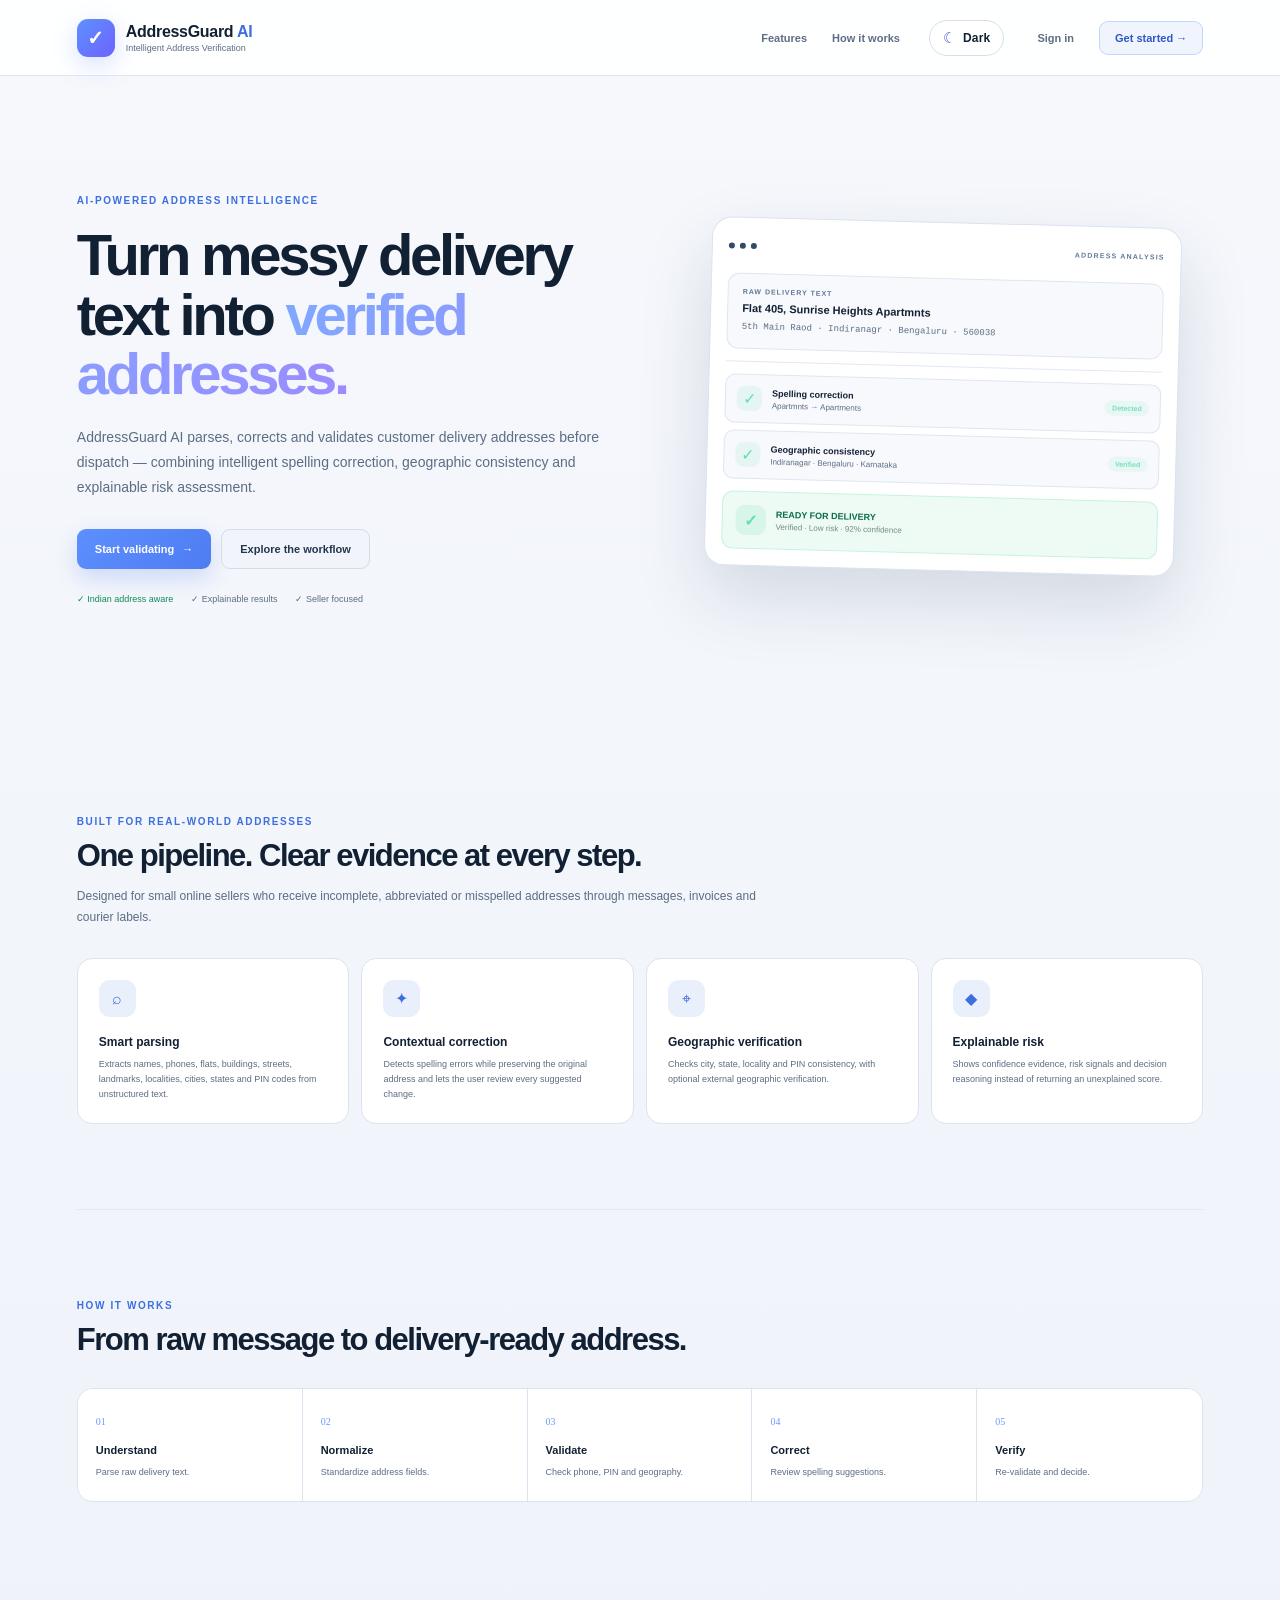
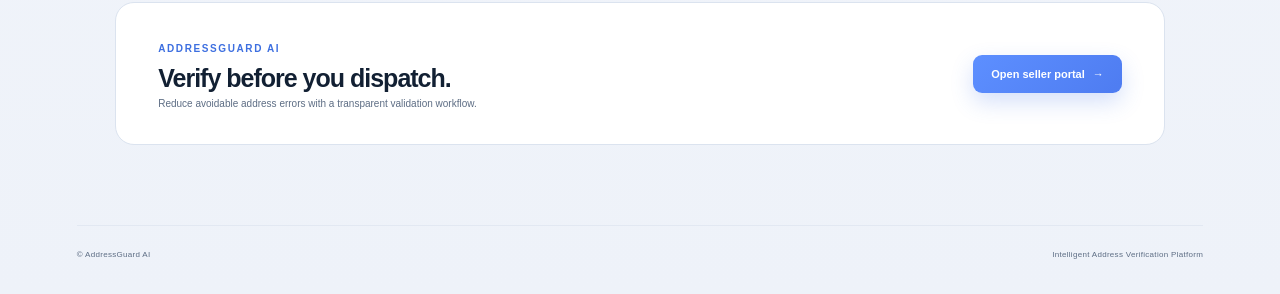
==== commit 39e7fe6b: "Road index, Indian scripts, bulk CSV, review stats, CSRF, speedups, evaluation - Offline OpenStreetM" ====
--- a/templates/index.html
+++ b/templates/index.html
@@ -6,7 +6,7 @@
   <meta name="description" content="AddressGuard AI — intelligent address validation, correction and geographic verification.">
   <title>AddressGuard AI — Intelligent Address Verification</title>
   <script>try{document.documentElement.dataset.theme=localStorage.getItem("ag-theme")||(matchMedia("(prefers-color-scheme: light)").matches?"light":"dark")}catch(e){document.documentElement.dataset.theme="dark"}</script>
-  <link rel="stylesheet" href="/static/css/style.css">
+  <link rel="stylesheet" href="/static/css/style.css?v=6">
 </head>
 <body class="landing-page">
 <header class="landing-nav">
@@ -79,5 +79,6 @@
   </section>
 </main>
 <footer class="landing-footer"><span>© AddressGuard AI</span><span>Intelligent Address Verification Platform</span></footer>
+<script src="/static/js/theme.js?v=6"></script>
 </body>
 </html>
--- a/static/css/style.css
+++ b/static/css/style.css
@@ -120,7 +120,7 @@
 .pipeline-top{display:flex;justify-content:space-between;gap:10px;align-items:center}
 .pipeline-top strong{font-size:9px}.pipeline-stage p{font-size:9px;color:#72859d;line-height:1.5;margin:7px 0 0}
 .stage-status{font-size:8px;font-weight:800;padding:4px 6px;border-radius:5px}
-.stage-completed{color:var(--green);background:rgba(53,215,154,.08)}.stage-failed{color:var(--red);background:rgba(241,107,120,.08)}.stage-warning{color:var(--yellow);background:rgba(244,201,93,.08)}
+.stage-completed{color:var(--green);background:rgba(53,215,154,.08)}.stage-failed{color:var(--red);background:rgba(241,107,120,.08)}.stage-warning{color:var(--yellow);background:rgba(244,201,93,.08)}.stage-info{color:var(--blue2);background:rgba(91,140,255,.08)}
 .summary-row{display:flex;gap:7px;flex-wrap:wrap;margin:-4px 0 13px}
 .summary-chip{font-size:9px;padding:6px 8px;border-radius:20px;background:#182941;color:#9eb0c8}
 .corrections-list{display:grid;gap:9px}
@@ -221,6 +221,14 @@
 .profile-stat{display:flex;justify-content:space-between;padding:11px 4px;color:#70849d;font-size:8px}.profile-stat b{color:#78dcae}
 .profile-logout{width:100%;border:1px solid rgba(241,107,120,.2);background:rgba(241,107,120,.05);color:#f29aa2;border-radius:8px;padding:9px;font-size:9px;font-weight:800}
 .profile-logout:hover{background:rgba(241,107,120,.10)}
+.profile-secondary{width:100%;margin-bottom:8px;border:1px solid var(--line);background:transparent;color:var(--text);border-radius:8px;padding:9px;font-size:10px;font-weight:800}
+.profile-secondary:hover{border-color:var(--blue)}
+.change-pw{display:grid;gap:7px;margin-bottom:10px}
+.change-pw input{width:100%;padding:8px 10px;border:1px solid var(--line);border-radius:8px;background:var(--panel2);color:var(--text);font-size:11px}
+.change-pw .primary-btn{padding:8px;font-size:11px}
+.change-pw-msg{font-size:10px;min-height:12px}
+.change-pw-msg.ok{color:var(--green)}
+.change-pw-msg.bad{color:var(--red)}
 .dashboard-head h1 span{color:#7fa5ff}
 .card,.stat-box,.score-card{transition:border-color .2s,transform .2s}
 .card:hover{border-color:#2b4565}
@@ -249,6 +257,12 @@
 .stats-grid{grid-template-columns:repeat(auto-fit,minmax(165px,1fr))}
 .stat-icon.orange{color:var(--orange);background:rgba(255,159,90,.10)}
 .stat-icon.red{color:var(--red);background:rgba(241,107,120,.09)}
+.stat-icon.purple{color:var(--purple);background:rgba(141,121,255,.10)}
+.bulk-file{flex:1 1 220px;min-width:0;color:var(--muted);font-size:12px}
+.bulk-file::file-selector-button{margin-right:10px;padding:9px 14px;border:1px solid var(--line);border-radius:10px;background:var(--panel2);color:var(--text);font-weight:700;cursor:pointer}
+#bulkResult{margin-top:14px;display:flex;flex-wrap:wrap;align-items:center;gap:12px;justify-content:space-between}
+#bulkResult.hidden{display:none}
+.bulk-summary{display:flex;flex-wrap:wrap;align-items:center;gap:8px;font-size:13px}
 .stat-icon.blue{color:#82a7ff}
 .input-message{margin-top:12px;padding:10px 12px;border-radius:9px;font-size:11px;line-height:1.5;border:1px solid}
 .input-message.input{color:#f3b25f;background:rgba(244,201,93,.07);border-color:rgba(244,201,93,.25)}
@@ -275,7 +289,9 @@
 /* =========================
    THEME TOGGLE
 ========================= */
-.theme-toggle{width:36px;height:36px;flex:0 0 36px;display:grid;place-items:center;border:1px solid #223854;background:#0d1b2d;color:#f4c95d;border-radius:10px;font-size:15px;line-height:1;transition:.18s}
+.theme-toggle{height:36px;flex:0 0 auto;display:inline-flex;align-items:center;gap:7px;padding:0 13px;border:1px solid #223854;background:#0d1b2d;color:#f4c95d;border-radius:999px;font-size:15px;line-height:1;transition:.18s}
+.theme-label{font-size:12px;font-weight:700;letter-spacing:.2px;color:var(--text)}
+@media(max-width:620px){.theme-label{display:none}.theme-toggle{width:36px;padding:0;justify-content:center}}
 .theme-toggle:hover{border-color:#3b5f8e;transform:translateY(-1px)}
 .theme-toggle.floating{position:fixed;top:18px;right:18px;z-index:60}
 .topnav{align-items:center}
